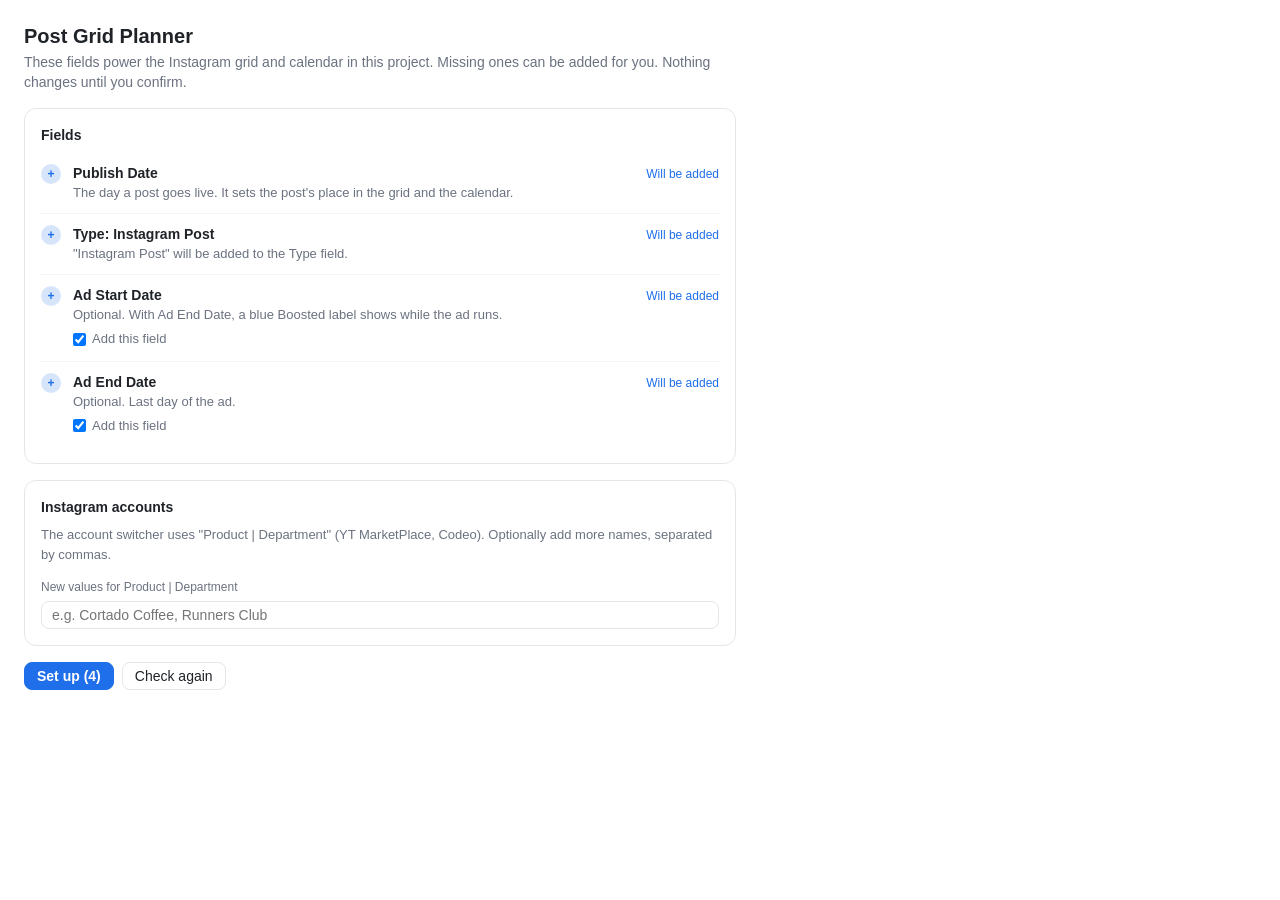
==== widgets/setup/index.html @ c4852a46 "Add Post Grid Planner YouTrack app Instagram-style post grid and content calendar for YouTrack proje" ====
<!doctype html>
<html lang="en">
<head>
  <meta charset="utf-8">
  <meta name="viewport" content="width=device-width, initial-scale=1">
  <title>Post Grid Planner setup</title>
  <link rel="stylesheet" href="setup.css">
</head>
<body>
  <main class="page">
    <header class="head">
      <h1>Post Grid Planner</h1>
      <p class="lead">These fields power the Instagram grid and calendar in this project.
        Missing ones can be added for you. Nothing changes until you confirm.</p>
    </header>

    <section class="card" aria-labelledby="fieldsTitle">
      <h2 id="fieldsTitle">Fields</h2>
      <ul class="rows" id="rows"><li class="row muted">Checking this project…</li></ul>
    </section>

    <section class="card" id="productCard" aria-labelledby="productTitle" hidden>
      <h2 id="productTitle">Instagram accounts</h2>
      <p class="hint" id="productHint"></p>
      <label class="fld">
        <span id="productLabel">Product names</span>
        <input type="text" id="productNames" placeholder="e.g. Cortado Coffee, Runners Club">
      </label>
    </section>

    <div class="actions">
      <button class="btn primary" id="applyBtn" type="button" disabled>Set up</button>
      <button class="btn" id="reloadBtn" type="button">Check again</button>
      <span class="status" id="status" role="status"></span>
    </div>

    <section class="card log" id="logCard" hidden aria-labelledby="logTitle">
      <h2 id="logTitle">Result</h2>
      <ul class="rows" id="log"></ul>
    </section>
  </main>

  <!-- Confirmation (in-page; native dialogs are blocked in the widget sandbox) -->
  <div class="backdrop" id="confirm" hidden>
    <div class="dialog" role="dialog" aria-modal="true" aria-labelledby="confirmTitle">
      <h2 id="confirmTitle">Apply these changes?</h2>
      <ul class="plan" id="plan"></ul>
      <p class="note" id="sharedNote" hidden></p>
      <div class="dialog-actions">
        <button class="btn" id="cancelBtn" type="button">Cancel</button>
        <button class="btn primary" id="confirmBtn" type="button">Apply</button>
      </div>
    </div>
  </div>

  <script type="module" src="setup.js"></script>
</body>
</html>
---- widgets/setup/setup.css ----
:root {
  --bg: #ffffff;
  --panel: #ffffff;
  --line: #e4e6eb;
  --line-soft: #f3f4f6;
  --text: #1f2328;
  --muted: #6b7280;
  --accent: #1f6feb;
  --ok: #16a34a;
  --warn: #b45309;
  --err: #d93025;
  --shadow: 0 8px 30px rgba(15, 23, 42, .14);
  color-scheme: light;
}
@media (prefers-color-scheme: dark) {
  :root {
    --bg: #1f2024;
    --panel: #25262b;
    --line: #34363c;
    --line-soft: #2c2d32;
    --text: #e6e7ea;
    --muted: #9aa0aa;
    --accent: #4c8dff;
    --ok: #4ade80;
    --warn: #fbbf24;
    --err: #f87171;
    --shadow: 0 8px 30px rgba(0, 0, 0, .5);
    color-scheme: dark;
  }
}
* { box-sizing: border-box; }
[hidden] { display: none !important; }
html, body { margin: 0; }
body { background: var(--bg); color: var(--text); font: 14px/20px -apple-system, BlinkMacSystemFont, "Segoe UI", Roboto, "Helvetica Neue", Arial, sans-serif; }
button, input { font: inherit; color: inherit; }

.page { max-width: 760px; padding: 24px; display: flex; flex-direction: column; gap: 16px; }
.head h1 { font-size: 20px; line-height: 24px; margin: 0 0 4px; }
.lead { margin: 0; color: var(--muted); }
.card { border: 1px solid var(--line); border-radius: 12px; padding: 16px; background: var(--panel); }
.card h2 { font-size: 14px; line-height: 20px; margin: 0 0 8px; }
.hint { margin: 0 0 12px; color: var(--muted); font-size: 13px; }

.rows { list-style: none; margin: 0; padding: 0; display: flex; flex-direction: column; }
.row { display: flex; align-items: flex-start; gap: 12px; padding: 10px 0; border-top: 1px solid var(--line-soft); }
.row:first-child { border-top: 0; }
.row.muted { color: var(--muted); }
.row .ic { flex: none; width: 20px; height: 20px; border-radius: 50%; display: grid; place-items: center; font-size: 12px; font-weight: 700; margin-top: 1px; }
.row.ok .ic { background: color-mix(in srgb, var(--ok) 18%, transparent); color: var(--ok); }
.row.todo .ic { background: color-mix(in srgb, var(--accent) 18%, transparent); color: var(--accent); }
.row.warn .ic { background: color-mix(in srgb, var(--warn) 18%, transparent); color: var(--warn); }
.row.err .ic { background: color-mix(in srgb, var(--err) 18%, transparent); color: var(--err); }
.row .body { flex: 1; min-width: 0; }
.row .t { font-weight: 600; }
.row .d { color: var(--muted); font-size: 13px; }
.row .tag { flex: none; font-size: 12px; color: var(--muted); white-space: nowrap; padding-top: 1px; }
.row.ok .tag { color: var(--ok); }
.row.todo .tag { color: var(--accent); }
.row.warn .tag { color: var(--warn); }
.row.err .tag { color: var(--err); }
.row label.opt { display: inline-flex; align-items: center; gap: 6px; font-size: 13px; color: var(--muted); margin-top: 4px; cursor: pointer; }
.row label.opt input { margin: 0; }

.fld { display: flex; flex-direction: column; gap: 4px; }
.fld > span { font-size: 12px; color: var(--muted); }
.fld input { border: 1px solid var(--line); border-radius: 8px; padding: 0 10px; height: 28px; background: var(--bg); }
.fld input:focus { outline: 2px solid color-mix(in srgb, var(--accent) 30%, transparent); border-color: var(--accent); }

.actions { display: flex; align-items: center; gap: 8px; flex-wrap: wrap; }
.btn { height: 28px; padding: 0 12px; border-radius: 8px; border: 1px solid var(--line); background: var(--panel); cursor: pointer; }
.btn:hover { background: var(--line-soft); }
.btn.primary { background: var(--accent); border-color: var(--accent); color: #fff; font-weight: 600; }
.btn.primary:hover { filter: brightness(1.08); }
.btn:disabled { opacity: .55; cursor: default; filter: none; }
.status { color: var(--muted); font-size: 13px; }
.status.err { color: var(--err); }

.backdrop { position: fixed; inset: 0; background: rgba(0, 0, 0, .4); display: grid; place-items: center; padding: 16px; z-index: 10; }
.dialog { width: min(520px, 100%); max-height: 100%; overflow: auto; background: var(--panel); border-radius: 12px; box-shadow: var(--shadow); padding: 20px; display: flex; flex-direction: column; gap: 12px; }
.dialog h2 { margin: 0; font-size: 16px; line-height: 22px; }
.plan { margin: 0; padding-left: 20px; display: flex; flex-direction: column; gap: 4px; }
.note { margin: 0; font-size: 13px; color: var(--warn); }
.dialog-actions { display: flex; justify-content: flex-end; gap: 8px; }
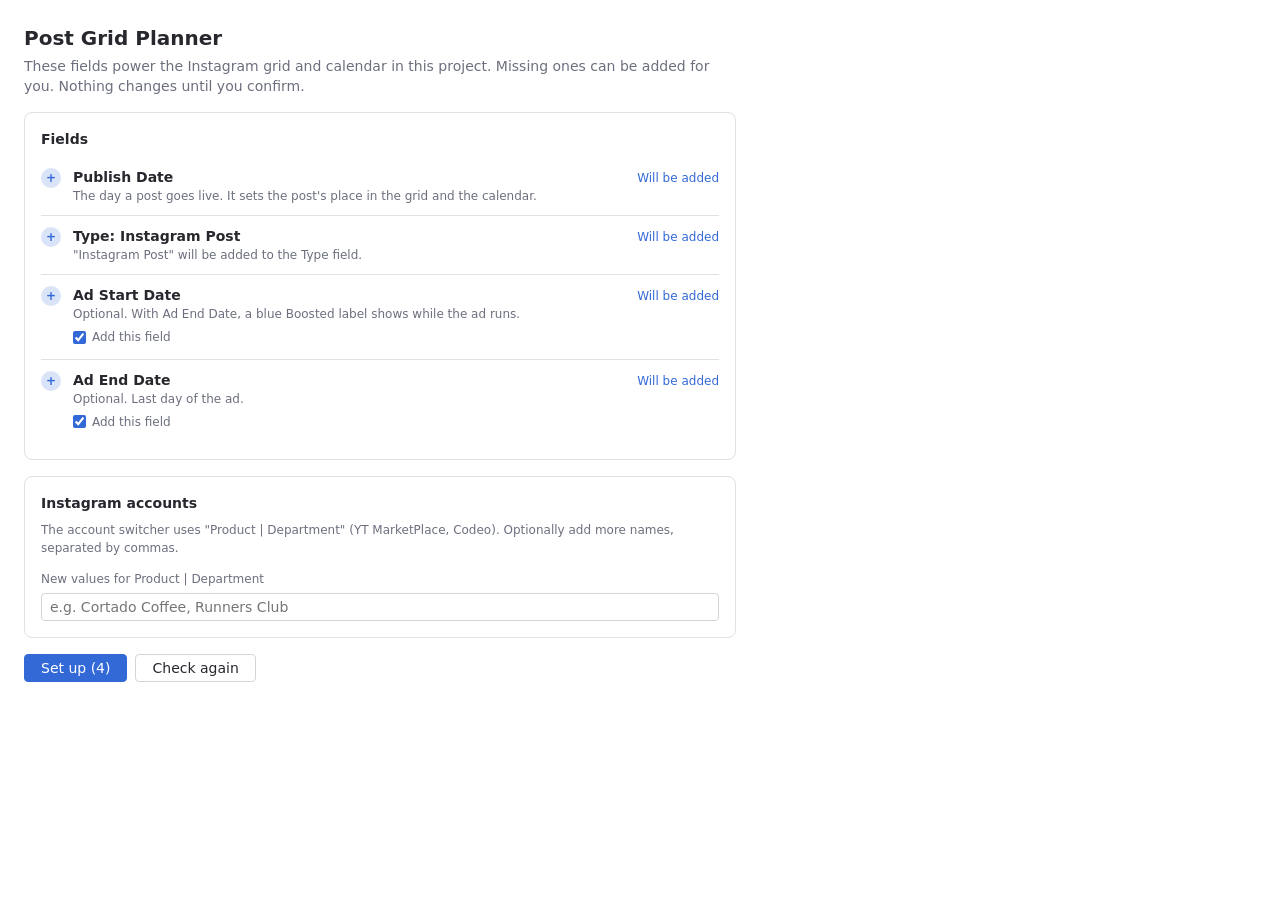
==== commit 3af67d05: "Ship Ring UI theme variables so the dark theme applies Checked in the live app frame: YouTrack sets " ====
--- a/widgets/setup/index.html
+++ b/widgets/setup/index.html
@@ -4,6 +4,7 @@
   <meta charset="utf-8">
   <meta name="viewport" content="width=device-width, initial-scale=1">
   <title>Post Grid Planner setup</title>
+  <link rel="stylesheet" href="ring-variables.css">
   <link rel="stylesheet" href="setup.css">
 </head>
 <body>
--- a/widgets/setup/ring-variables.css
+++ b/widgets/setup/ring-variables.css
@@ -0,0 +1,491 @@
+/*
+ * Ring UI theme variables (light + dark), copied from JetBrains Ring UI 7.0.133
+ * https://github.com/JetBrains/ring-ui  src/global/variables.css and variables_dark.css
+ * Copyright JetBrains s.r.o. Licensed under the Apache License 2.0.
+ *
+ * YouTrack marks the theme with the ring-ui-theme-dark class on <body> inside the app frame but does not
+ * provide the variables themselves, so the app ships them. Only change: the CSS-modules selector
+ * :global(.ring-ui-theme-dark) is written as plain .ring-ui-theme-dark.
+ */
+/* stylelint-disable color-no-hex */
+
+.light,
+:root,
+:host {
+  --ring-unit: 8px;
+
+  /* Element */
+  --ring-line-components: 223, 225, 229;
+  --ring-line-color: rgb(var(--ring-line-components)); /* #DFE1E5 */
+  --ring-borders-components: 211, 213, 219;
+  --ring-borders-color: rgb(var(--ring-borders-components)); /* #D3D5DB */
+  --ring-icon-components: 108, 112, 126;
+  --ring-icon-color: rgb(var(--ring-icon-components)); /* #6C707E */
+  --ring-icon-white-components: 255, 255, 255;
+  --ring-icon-white-color: rgb(var(--ring-icon-white-components)); /* #FFFFFF */
+  --ring-icon-secondary-components: 108, 112, 126;
+  --ring-icon-secondary-color: rgb(var(--ring-icon-secondary-components)); /* #6C707E */
+  --ring-border-disabled-components: 235, 236, 240;
+  --ring-border-disabled-color: rgb(var(--ring-border-disabled-components)); /* #ebecf0 */
+  --ring-border-selected-disabled-components: 201, 204, 214;
+  --ring-border-selected-disabled-color: rgb(var(--ring-border-selected-disabled-components)); /* #c9ccd6 */
+  --ring-border-disabled-active-components: var(--ring-border-hover-components);
+  --ring-border-disabled-active-color: var(--ring-border-hover-color); /* TODO: remove in 8.0 in favor of --ring-border-hover-color */
+  --ring-icon-disabled-components: 168, 173, 189;
+  --ring-icon-disabled-color: rgb(var(--ring-icon-disabled-components)); /* #A8ADBD */
+  --ring-border-hover-components: 160, 189, 248;
+  --ring-border-hover-color: rgb(var(--ring-border-hover-components)); /* #A0BDF8 */
+  --ring-border-hover-success-components: 197, 229, 204;
+  --ring-border-hover-success-color: rgb(var(--ring-border-hover-success-components)); /* #C5E5CC */
+  --ring-border-hover-error-components: 250, 212, 216;
+  --ring-border-hover-error-color: rgb(var(--ring-border-hover-error-components)); /* #FAD4D8 */
+  --ring-border-accent-components: 112, 156, 245;
+  --ring-border-accent-color: rgb(var(--ring-border-accent-components)); /* #709CF5 */
+  --ring-icon-hover-components: 90, 93, 107;
+  --ring-icon-hover-color: rgb(var(--ring-icon-hover-components)); /* #5a5d6b */
+  --ring-main-components: 51, 105, 214;
+  --ring-main-color: rgb(var(--ring-main-components)); /* #3369D6 */
+  --ring-action-link-components: var(--ring-link-components);
+  --ring-action-link-color: var(--ring-link-color); /* #315FBD */ /* TODO: remove in 8.0 in favor of --ring-link-color */
+  --ring-main-hover-components: 49, 95, 189;
+  --ring-main-hover-color: rgb(var(--ring-main-hover-components)); /* #315FBD */
+  --ring-main-success-components: 31, 128, 57;
+  --ring-main-success-color: rgb(var(--ring-main-success-components)); /* #1F8039 */
+  --ring-main-success-hover-components: 31, 117, 54;
+  --ring-main-success-hover-color: rgb(var(--ring-main-success-hover-components)); /* #1F7536 */
+  --ring-main-error-components: 204, 54, 69;
+  --ring-main-error-color: rgb(var(--ring-main-error-components)); /* #CC3645 */
+  --ring-main-error-hover-components: 188, 48, 62;
+  --ring-main-error-hover-color: rgb(var(--ring-main-error-hover-components)); /* #BC303E */
+  --ring-main-warning-components: 255, 175, 15;
+  --ring-main-warning-color: rgb(var(--ring-main-warning-components)); /* #FFAF0F */
+  --ring-main-warning-hover-components: 223, 147, 3;
+  --ring-main-warning-hover-color: rgb(var(--ring-main-warning-hover-components)); /* #DF9303 */
+  --ring-main-purple-components: 131, 77, 240;
+  --ring-main-purple-color: rgb(var(--ring-main-purple-components)); /* #834DF0 */
+  --ring-main-purple-hover-components: 116, 68, 212;
+  --ring-main-purple-hover-color: rgb(var(--ring-main-purple-hover-components)); /* #7444D4 */
+  --ring-icon-error-components: 204, 54, 69;
+  --ring-icon-error-color: rgb(var(--ring-icon-error-components)); /* #CC3645 */
+  --ring-icon-warning-components: 223, 147, 3;
+  --ring-icon-warning-color: rgb(var(--ring-icon-warning-components)); /* #DF9303 */
+  --ring-icon-success-components: 32, 138, 60;
+  --ring-icon-success-color: rgb(var(--ring-icon-success-components)); /* #208A3C */
+  --ring-icon-highlight-components: 255, 175, 15;
+  --ring-icon-highlight-color: rgb(var(--ring-icon-highlight-components)); /* #FFAF0F */
+  --ring-icon-highlight-hover-components: 223, 147, 3;
+  --ring-icon-highlight-hover-color: rgb(var(--ring-icon-highlight-hover-components)); /* #DF9303 */
+  --ring-success-border-components: 137, 195, 152;
+  --ring-success-border-color: rgb(var(--ring-success-border-components)); /* #89C398 */
+  --ring-success-border-hover-components: 85, 167, 106;
+  --ring-success-border-hover-color: rgb(var(--ring-success-border-hover-components)); /* #55A76A */
+  --ring-error-border-components: 242, 182, 187;
+  --ring-error-border-color: rgb(var(--ring-error-border-components)); /* #F2B6BB */
+  --ring-error-border-hover-components: 228, 106, 118;
+  --ring-error-border-hover-color: rgb(var(--ring-error-border-hover-components)); /* #E46A76 */
+  --ring-warning-border-components: 254, 210, 119;
+  --ring-warning-border-color: rgb(var(--ring-warning-border-components)); /* #FED277 */
+  --ring-warning-border-hover-components: 253, 189, 61;
+  --ring-warning-border-hover-color: rgb(var(--ring-warning-border-hover-components)); /* #FDBD3D */
+  --ring-highlight-border-components: 254, 210, 119;
+  --ring-highlight-border-color: rgb(var(--ring-highlight-border-components)); /* #FED277 */
+  --ring-highlight-border-hover-components: 253, 189, 61;
+  --ring-highlight-border-hover-color: rgb(var(--ring-highlight-border-hover-components)); /* #FDBD3D */
+  --ring-purple-border-components: 191, 161, 248;
+  --ring-purple-border-color: rgb(var(--ring-purple-border-components)); /* #BFA1F8 */
+  --ring-purple-border-hover-components: 161, 119, 244;
+  --ring-purple-border-hover-color: rgb(var(--ring-purple-border-hover-components)); /* #A177F4 */
+  --ring-pale-control-components: 194, 214, 252;
+  --ring-pale-control-color: rgb(var(--ring-pale-control-components)); /* #C2D6FC */
+  --ring-popup-border-components: 0, 28, 54;
+  --ring-popup-border-color: var(--ring-line-color);
+  --ring-popup-shadow-components: rgba(var(--ring-popup-border-components, 0, 28, 54), 0.1);
+  --ring-popup-shadow-color: rgba(var(--ring-popup-border-components), 0.1);
+  --ring-popup-secondary-shadow-color: rgba(var(--ring-popup-border-components), 0.04);
+  --ring-message-shadow-color: rgba(var(--ring-popup-border-components), 0.3);
+  --ring-pinned-shadow-components: 108, 112, 126;
+  --ring-pinned-shadow-color: rgb(var(--ring-pinned-shadow-components)); /* #6C707E */ /* TODO remove in 8.0 */
+  --ring-button-danger-hover-components: 219, 59, 75;
+  --ring-button-danger-hover-color: rgb(var(--ring-button-danger-hover-components)); /* #DB3B4B */
+  --ring-button-primary-border-components: 46, 85, 163;
+  --ring-button-primary-border-color: rgb(var(--ring-button-primary-border-components)); /* #2E55A3 */
+  --ring-dialog-overlay-components: 0, 0, 0;
+  --ring-dialog-overlay-opacity: 0.4;
+  --ring-popup-shadow: 0 2px 8px var(--ring-popup-shadow-color), 0 1px 2px var(--ring-popup-secondary-shadow-color);
+  --ring-dialog-shadow: 0 4px 24px var(--ring-popup-shadow-color), 0 2px 6px var(--ring-popup-secondary-shadow-color);
+
+  /* Text */
+  --ring-search-components: 112, 156, 245;
+  --ring-search-color: rgb(var(--ring-search-components)); /* #709CF5 */
+  --ring-hint-components: 46, 85, 163;
+  --ring-hint-color: rgb(var(--ring-hint-components)); /* #2E55A3 */ /* TODO: remove in 8.0 */
+  --ring-link-components: 49, 95, 189;
+  --ring-link-color: rgb(var(--ring-link-components)); /* #315FBD */
+  --ring-link-hover-components: 46, 85, 163;
+  --ring-link-hover-color: rgb(var(--ring-link-hover-components)); /* #2E55A3 */
+  --ring-error-components: 204, 54, 69;
+  --ring-error-color: rgb(var(--ring-error-components)); /* #CC3645 */
+  --ring-warning-components: 156, 97, 0;
+  --ring-warning-color: rgb(var(--ring-warning-components)); /* #9C6100 */ /* Prefer using warning icon + regular text color */
+  --ring-success-components: 31, 117, 54;
+  --ring-success-color: rgb(var(--ring-success-components)); /* #1F7536 */ /* Prefer using success icon + regular text color */
+  --ring-purple-text-components: 131, 77, 240;
+  --ring-purple-text-color: rgb(var(--ring-purple-text-components)); /* #834DF0 */
+  --ring-text-components: 39, 40, 46;
+  --ring-text-color: rgb(var(--ring-text-components)); /* #27282E */
+  --ring-active-text-color: var(--ring-text-color);
+  --ring-white-text-components: 255, 255, 255;
+  --ring-white-text-color: rgb(var(--ring-white-text-components)); /* #FFFFFF */
+  --ring-heading-color: var(--ring-text-color);
+  --ring-secondary-components: 108, 112, 126;
+  --ring-secondary-color: rgb(var(--ring-secondary-components)); /* #6C707E */
+  --ring-disabled-components: 168, 173, 189;
+  --ring-disabled-color: rgb(var(--ring-disabled-components)); /* #A8ADBD */
+
+  /* Background */
+  --ring-content-background-components: 255, 255, 255;
+  --ring-content-background-color: rgb(var(--ring-content-background-components)); /* #FFFFFF */
+  --ring-popup-background-components: 255, 255, 255;
+  --ring-popup-background-color: rgb(var(--ring-popup-background-components)); /* #FFFFFF */
+  --ring-sidebar-background-components: 247, 248, 250;
+  --ring-sidebar-background-color: rgb(var(--ring-sidebar-background-components)); /* #F7F8FA */
+  --ring-secondary-background-components: 247, 248, 250;
+  --ring-secondary-background-color: rgb(var(--ring-secondary-background-components)); /* #F7F8FA */
+  --ring-selected-background-components: 212, 226, 255;
+  --ring-selected-background-color: rgb(var(--ring-selected-background-components)); /* #D4E2FF */
+  --ring-hover-background-components: 237, 243, 255;
+  --ring-hover-background-color: rgb(var(--ring-hover-background-components)); /* #EDF3FF */
+  --ring-navigation-background-components: 255, 255, 255;
+  --ring-navigation-background-color: rgb(var(--ring-navigation-background-components)); /* #FFFFFF */
+  --ring-tag-background-components: 235, 236, 240;
+  --ring-tag-background-color: rgb(var(--ring-tag-background-components)); /* #EBECF0 */
+  --ring-tag-hover-background-components: 223, 225, 229;
+  --ring-tag-hover-background-color: rgb(var(--ring-tag-hover-background-components)); /* #DFE1E5 */
+  --ring-removed-background-components: 250, 212, 216;
+  --ring-removed-background-color: rgb(var(--ring-removed-background-components)); /* #FAD4D8 */
+  --ring-warning-background-components: 255, 241, 209;
+  --ring-warning-background-color: rgb(var(--ring-warning-background-components)); /* #FFF1D1 */
+  --ring-highlight-background-components: 255, 241, 209;
+  --ring-highlight-background-color: rgb(var(--ring-highlight-background-components)); /* #FFF1D1 */
+  --ring-added-background-components: 197, 229, 204;
+  --ring-added-background-color: rgb(var(--ring-added-background-components)); /* #C5E5CC */
+  --ring-purple-background-components: 239, 229, 255;
+  --ring-purple-background-color: rgb(var(--ring-purple-background-components)); /* #EFE5FF */
+  --ring-disabled-background-components: 247, 248, 250;
+  --ring-disabled-background-color: rgb(var(--ring-disabled-background-components)); /* #F7F8FA */
+  --ring-disabled-selected-background-components: 235, 236, 240;
+  --ring-disabled-selected-background-color: rgb(var(--ring-disabled-selected-background-components)); /* #EBECF0 */
+  --ring-button-danger-active-color: var(--ring-error-container-light-color); /* #FAD4D8 */
+  --ring-button-loader-background: rgba(var(--ring-white-text-components), 0.4); /* TODO remove in 8.0 */
+  --ring-button-primary-background-color: var(--ring-main-color); /* TODO remove in 8.0 */
+  --ring-table-loader-background-color: rgba(var(--ring-content-background-components), 0.5); /* #FFFFFF50 */
+  --ring-removed-subtle-background-components: 255, 235, 236;
+  --ring-removed-subtle-background-color: rgb(var(--ring-removed-subtle-background-components)); /* #FFEBEC */
+  --ring-warning-subtle-background-components: 255, 246, 222;
+  --ring-warning-subtle-background-color: rgb(var(--ring-warning-subtle-background-components)); /* #FFF6DE */
+  --ring-highlight-subtle-background-components: 255, 246, 222;
+  --ring-highlight-subtle-background-color: rgb(var(--ring-highlight-subtle-background-components)); /* #FFF6DE */
+  --ring-added-subtle-background-components: 230, 247, 233;
+  --ring-added-subtle-background-color: rgb(var(--ring-added-subtle-background-components)); /* #E6F7E9 */
+  --ring-purple-subtle-background-components: 250, 245, 255;
+  --ring-purple-subtle-background-color: rgb(var(--ring-purple-subtle-background-components)); /* #FAF5FF */
+  --ring-main-container-light-components: 245, 248, 254;
+  --ring-main-container-light-color: rgb(var(--ring-main-container-light-components)); /* #F5F8FE */
+  --ring-success-container-light-components: 242, 252, 243;
+  --ring-success-container-light-color: rgb(var(--ring-success-container-light-components)); /* #F2FCF3 */
+  --ring-error-container-light-components: 255, 242, 243;
+  --ring-error-container-light-color: rgb(var(--ring-error-container-light-components)); /* #FFF2F3 */
+  --ring-warning-container-light-components: 255, 250, 235;
+  --ring-warning-container-light-color: rgb(var(--ring-warning-container-light-components)); /* #FFFAEB */
+  --ring-highlight-container-light-components: 255, 250, 235;
+  --ring-highlight-container-light-color: rgb(var(--ring-highlight-container-light-components)); /* #FFFAEB */
+  --ring-grey-container-light-components: 247, 248, 250;
+  --ring-grey-container-light-color: rgb(var(--ring-grey-container-light-components)); /* #F7F8FA */
+  --ring-purple-container-light-components: 251, 248, 255;
+  --ring-purple-container-light-color: rgb(var(--ring-purple-container-light-components)); /* #FBF8FF */
+  --ring-highlight-fill-components: 255, 175, 15;
+  --ring-highlight-fill-color: rgb(var(--ring-highlight-fill-components)); /* #FFAF0F */
+  --ring-grey-fill-components: 39, 40, 46;
+  --ring-grey-fill-color: rgb(var(--ring-grey-fill-components)); /* #27282E */
+  --ring-grey-fill-accent-components: 56, 58, 66;
+  --ring-grey-fill-accent-color: rgb(var(--ring-grey-fill-accent-components)); /* #383A42 */
+
+  /* Code */
+  --ring-code-background-color: var(--ring-content-background-color);
+  --ring-code-components: 0, 0, 0;
+  --ring-code-color: rgb(var(--ring-code-components)); /* #000000 */
+  --ring-code-comment-color: var(--ring-secondary-color);
+  --ring-code-meta-components: 133, 114, 10;
+  --ring-code-meta-color: rgb(var(--ring-code-meta-components)); /* #85720A */
+  --ring-code-keyword-components: 0, 51, 179;
+  --ring-code-keyword-color: rgb(var(--ring-code-keyword-components)); /* #0033B3 */
+  --ring-code-tag-background-components: 235, 236, 240;
+  --ring-code-tag-background-color: rgb(var(--ring-code-tag-background-components)); /* #EBECF0 */
+  --ring-code-tag-color: var(--ring-code-keyword-color);
+  --ring-code-tag-font-weight: var(--ring-font-weight-bold);
+  --ring-code-field-components: 135, 16, 148;
+  --ring-code-field-color: rgb(var(--ring-code-field-components)); /* #871094 */
+  --ring-code-attribute-components: 23, 80, 235;
+  --ring-code-attribute-color: rgb(var(--ring-code-attribute-components)); /* #1750EB */
+  --ring-code-number-color: var(--ring-code-attribute-color);
+  --ring-code-string-components: 6, 125, 23;
+  --ring-code-string-color: rgb(var(--ring-code-string-components)); /* #067D17 */
+  --ring-code-addition-components: 197, 229, 204;
+  --ring-code-addition-color: rgb(var(--ring-code-addition-components)); /* #C5E5CC */
+  --ring-code-deletion-components: 223, 225, 229;
+  --ring-code-deletion-color: rgb(var(--ring-code-deletion-components)); /* #DFE1E5 */
+
+  /* Metrics */
+  --ring-border-radius-large: var(--ring-unit);
+  --ring-border-radius: 4px;
+  --ring-border-radius-small: 2px;
+  --ring-font-size-larger: 16px;
+  --ring-font-size: 14px;
+  --ring-font-size-smaller: 12px;
+  --ring-line-height-taller: 24px;
+  --ring-line-height: 20px;
+  --ring-line-height-lower: 18px;
+  --ring-line-height-lowest: 16px;
+  --ring-ease: 0.3s ease-out;
+  --ring-fast-ease: 0.15s ease-out;
+  --ring-font-family: system-ui, Arial, sans-serif;
+  --ring-font-family-monospace: Menlo, 'Bitstream Vera Sans Mono', 'Ubuntu Mono', Consolas, 'Courier New', Courier,
+    monospace;
+  --ring-font-weight-medium: 500;
+  --ring-font-weight-bold: 600;
+  --ring-font-variant-numeric: lining-nums tabular-nums slashed-zero;
+
+  /* Common z-index-values */
+
+  /* Invisible element is an absolutely positioned element which should be below */
+  /* all other elements on the page */
+  --ring-invisible-element-z-index: -1;
+
+  /* z-index for position: fixed elements */
+  --ring-fixed-z-index: 1;
+
+  /* Elements that should overlay all other elements on the page */
+  --ring-overlay-z-index: 5;
+
+  /* Alerts should de displayed above overlays */
+  --ring-alert-z-index: 6;
+}
+
+/* stylelint-disable color-no-hex */
+
+.ring-ui-theme-dark,
+.dark,
+:root.dark {
+  --ring-line-components: 67, 69, 74;
+  --ring-line-color: rgb(var(--ring-line-components)); /* #43454A */
+  --ring-borders-components: 111, 115, 122;
+  --ring-borders-color: rgb(var(--ring-borders-components)); /* #6F737A */
+  --ring-icon-components: 157, 160, 168;
+  --ring-icon-color: rgb(var(--ring-icon-components)); /* #9DA0A8 */
+  --ring-icon-secondary-components: 157, 160, 168;
+  --ring-icon-secondary-color: rgb(var(--ring-icon-secondary-components)); /* #9DA0A8 */
+  --ring-border-disabled-components: 78, 81, 87;
+  --ring-border-disabled-color: rgb(var(--ring-border-disabled-components)); /* #4E5157 */
+  --ring-border-selected-disabled-components: 90, 93, 99;
+  --ring-border-selected-disabled-color: rgb(var(--ring-border-selected-disabled-components)); /* #5A5D63 */
+  --ring-border-disabled-active-components: var(--ring-border-hover-components);
+  --ring-border-disabled-active-color: var(--ring-border-hover-color); /* TODO: remove in 8.0 in favor of --ring-border-hover-color */
+  --ring-icon-disabled-components: 111, 115, 122;
+  --ring-icon-disabled-color: rgb(var(--ring-icon-disabled-components)); /* #6F737A */
+  --ring-border-hover-components: 55, 95, 173;
+  --ring-border-hover-color: rgb(var(--ring-border-hover-components)); /* #375FAD */
+  --ring-border-hover-success-components: 78, 128, 82;
+  --ring-border-hover-success-color: rgb(var(--ring-border-hover-success-components)); /* #4E8052 */
+  --ring-border-hover-error-components: 156, 78, 78;
+  --ring-border-hover-error-color: rgb(var(--ring-border-hover-error-components)); /* #9C4E4E */
+  --ring-border-accent-components: 54, 106, 207;
+  --ring-border-accent-color: rgb(var(--ring-border-accent-components)); /* #366ACF */
+  --ring-main-components: 54, 106, 207;
+  --ring-main-color: rgb(var(--ring-main-components)); /* #366ACF */
+  --ring-main-hover-components: 55, 95, 173;
+  --ring-main-hover-color: rgb(var(--ring-main-hover-components)); /* #375FAD */
+  --ring-main-success-components: 78, 128, 82;
+  --ring-main-success-color: rgb(var(--ring-main-success-components)); /* #4E8052 */
+  --ring-main-success-hover-components: 67, 105, 70;
+  --ring-main-success-hover-color: rgb(var(--ring-main-success-hover-components)); /* #436946 */
+  --ring-main-error-components: 189, 87, 87;
+  --ring-main-error-color: rgb(var(--ring-main-error-components)); /* #BD5757 */
+  --ring-main-error-hover-components: 156, 78, 78;
+  --ring-main-error-hover-color: rgb(var(--ring-main-error-hover-components)); /* #9C4E4E */
+  --ring-main-warning-components: 214, 174, 88;
+  --ring-main-warning-color: rgb(var(--ring-main-warning-components)); /* #D6AE58 */
+  --ring-main-warning-hover-components: 186, 151, 82;
+  --ring-main-warning-hover-color: rgb(var(--ring-main-warning-hover-components)); /* #BA9752 */
+  --ring-main-purple-components: 149, 90, 224;
+  --ring-main-purple-color: rgb(var(--ring-main-purple-components)); /* #955AE0 */
+  --ring-main-purple-hover-components: 129, 80, 190;
+  --ring-main-purple-hover-color: rgb(var(--ring-main-purple-hover-components)); /* #8150BE */
+  --ring-icon-error-components: 227, 119, 116;
+  --ring-icon-error-color: rgb(var(--ring-icon-error-components)); /* #E37774 */
+  --ring-icon-warning-components: 214, 174, 88;
+  --ring-icon-warning-color: rgb(var(--ring-icon-warning-components)); /* #D6AE58 */
+  --ring-icon-success-components: 95, 173, 101;
+  --ring-icon-success-color: rgb(var(--ring-icon-success-components)); /* #5FAD65 */
+  --ring-icon-highlight-components: 214, 174, 88;
+  --ring-icon-highlight-color: rgb(var(--ring-icon-highlight-components)); /* #D6AE58 */
+  --ring-icon-highlight-hover-components: 186, 151, 82;
+  --ring-icon-highlight-hover-color: rgb(var(--ring-icon-highlight-hover-components)); /* #BA9752 */
+  --ring-success-border-components: 67, 105, 70;
+  --ring-success-border-color: rgb(var(--ring-success-border-components)); /* #436946 */
+  --ring-success-border-hover-components: 78, 128, 82;
+  --ring-success-border-hover-color: rgb(var(--ring-success-border-hover-components)); /* #4E8052 */
+  --ring-error-border-components: 122, 67, 67;
+  --ring-error-border-color: rgb(var(--ring-error-border-components)); /* #7A4343 */
+  --ring-error-border-hover-components: 156, 78, 78;
+  --ring-error-border-hover-color: rgb(var(--ring-error-border-hover-components)); /* #9C4E4E */
+  --ring-warning-border-components: 130, 106, 65;
+  --ring-warning-border-color: rgb(var(--ring-warning-border-components)); /* #826A41 */
+  --ring-warning-border-hover-components: 158, 129, 74;
+  --ring-warning-border-hover-color: rgb(var(--ring-warning-border-hover-components)); /* #9E814A */
+  --ring-highlight-border-components: 130, 106, 65;
+  --ring-highlight-border-color: rgb(var(--ring-highlight-border-components)); /* #826A41 */
+  --ring-highlight-border-hover-components: 158, 129, 74;
+  --ring-highlight-border-hover-color: rgb(var(--ring-highlight-border-hover-components)); /* #9E814A */
+  --ring-purple-border-components: 88, 61, 122;
+  --ring-purple-border-color: rgb(var(--ring-purple-border-components)); /* #583D7A */
+  --ring-purple-border-hover-components: 108, 70, 156;
+  --ring-purple-border-hover-color: rgb(var(--ring-purple-border-hover-components)); /* #6C469C */
+  --ring-popup-border-components: 57, 59, 64;
+  --ring-popup-border-color: rgb(var(--ring-popup-border-components)); /* #393B40 */
+  --ring-popup-shadow-color: rgba(0, 0, 0, 0.31);
+  --ring-popup-secondary-shadow-color: rgba(0, 0, 0, 0.37);
+  --ring-message-shadow-color: rgba(var(--ring-popup-border-components), 0.3);
+  --ring-pinned-shadow-components: 0, 0, 0;
+  --ring-pinned-shadow-color: rgb(var(--ring-pinned-shadow-components)); /* #000 */ /* TODO remove in 8.0 */
+  --ring-button-danger-hover-color: var(--ring-error-color);
+  --ring-button-primary-border-components: 153, 187, 255;
+  --ring-button-primary-border-color: rgb(var(--ring-button-primary-border-components)); /* #99BBFF */
+  --ring-dialog-overlay-components: 0, 0, 0;
+  --ring-dialog-overlay-opacity: 0.7;
+  --ring-popup-shadow: 0 2px 8px var(--ring-popup-shadow-color), 0 1px 2px var(--ring-popup-secondary-shadow-color);
+  --ring-dialog-shadow: 0 4px 16px var(--ring-popup-shadow-color), 0 2px 6px var(--ring-popup-secondary-shadow-color);
+
+  /* Text */
+  --ring-hint-components: 134, 138, 145;
+  --ring-hint-color: rgb(var(--ring-hint-components)); /* #868A91 */ /* TODO: remove in 8.0 */
+  --ring-link-components: 153, 187, 255;
+  --ring-link-color: rgb(var(--ring-link-components)); /* #99BBFF */
+  --ring-link-hover-components: 107, 155, 250;
+  --ring-link-hover-color: rgb(var(--ring-link-hover-components)); /* #6B9BFA */
+  --ring-error-components: 227, 119, 116;
+  --ring-error-color: rgb(var(--ring-error-components)); /* #E37774 */
+  --ring-warning-components: 242, 197, 92;
+  --ring-warning-color: rgb(var(--ring-warning-components)); /* #F2C55C */ /* Prefer using warning icon + regular text color */
+  --ring-success-components: 95, 173, 101;
+  --ring-success-color: rgb(var(--ring-success-components)); /* #5FAD65 */ /* Prefer using success icon + regular text color */
+  --ring-purple-text-components: 181, 137, 236;
+  --ring-purple-text-color: rgb(var(--ring-purple-text-components)); /* #B589EC */
+  --ring-text-components: 255, 255, 255;
+  --ring-text-color: rgb(var(--ring-text-components)); /* #FFFFFF */
+  --ring-active-text-components: 255, 255, 255;
+  --ring-active-text-color: rgb(var(--ring-active-text-components)); /* #FFFFFF */
+  --ring-white-text-components: 255, 255, 255;
+  --ring-white-text-color: rgb(var(--ring-white-text-components)); /* #FFFFFF */
+  --ring-heading-color: var(--ring-text-color);
+  --ring-secondary-components: 157, 160, 168;
+  --ring-secondary-color: rgb(var(--ring-secondary-components)); /* #9DA0A8 */
+  --ring-disabled-components: 111, 115, 122;
+  --ring-disabled-color: rgb(var(--ring-disabled-components)); /* #6F737A */
+
+  /* Background */
+  --ring-content-background-components: 30, 31, 34;
+  --ring-content-background-color: rgb(var(--ring-content-background-components)); /* #1E1F22 */
+  --ring-popup-background-components: 43, 45, 48;
+  --ring-popup-background-color: rgb(var(--ring-popup-background-components)); /* #2B2D30 */
+  --ring-sidebar-background-components: 43, 45, 48;
+  --ring-sidebar-background-color: rgb(var(--ring-sidebar-background-components)); /* #2B2D30 */
+  --ring-secondary-background-components: 43, 45, 48;
+  --ring-secondary-background-color: rgb(var(--ring-secondary-background-components)); /* #2B2D30 */
+  --ring-selected-background-components: 46, 67, 110;
+  --ring-selected-background-color: rgb(var(--ring-selected-background-components)); /* #2E436E */
+  --ring-hover-background-components: 33, 45, 69;
+  --ring-hover-background-color: rgb(var(--ring-hover-background-components)); /* #212D45 */
+  --ring-navigation-background-components: 30, 31, 34;
+  --ring-navigation-background-color: rgb(var(--ring-navigation-background-components)); /* #1E1F22 */
+  --ring-tag-background-components: 67, 69, 74;
+  --ring-tag-background-color: rgb(var(--ring-tag-background-components)); /* #43454A */
+  --ring-tag-hover-background-components: 78, 81, 87;
+  --ring-tag-hover-background-color: rgb(var(--ring-tag-hover-background-components)); /* #4E5157 */
+  --ring-removed-background-components: 94, 56, 56;
+  --ring-removed-background-color: rgb(var(--ring-removed-background-components)); /* #5E3838 */
+  --ring-warning-background-components: 94, 77, 51;
+  --ring-warning-background-color: rgb(var(--ring-warning-background-components)); /* #5E4D33 */
+  --ring-highlight-background-components: 94, 77, 51;
+  --ring-highlight-background-color: rgb(var(--ring-highlight-background-components)); /* #5E4D33 */
+  --ring-added-background-components: 55, 82, 57;
+  --ring-added-background-color: rgb(var(--ring-added-background-components)); /* #375239 */
+  --ring-purple-background-components: 67, 51, 88;
+  --ring-purple-background-color: rgb(var(--ring-purple-background-components)); /* #433358 */
+  --ring-disabled-background-components: 57, 59, 64;
+  --ring-disabled-background-color: rgb(var(--ring-disabled-background-components)); /* #393B40 */
+  --ring-disabled-selected-background-components: 67, 69, 74;
+  --ring-disabled-selected-background-color: rgb(var(--ring-disabled-selected-background-components)); /* #43454A */
+  --ring-button-danger-active-color: var(--ring-error-container-light-color); /* #5E3838 */
+  --ring-button-primary-background-color: var(--ring-main-color); /* TODO remove in 8.0 */
+  --ring-table-loader-background-color: rgba(var(--ring-content-background-components), 0.5); /* #2B2D3050 */
+  --ring-removed-subtle-background-components: 64, 41, 41;
+  --ring-removed-subtle-background-color: rgb(var(--ring-removed-subtle-background-components)); /* #402929 */
+  --ring-warning-subtle-background-components: 61, 50, 35;
+  --ring-warning-subtle-background-color: rgb(var(--ring-warning-subtle-background-components)); /* #3D3223 */
+  --ring-highlight-subtle-background-components: 61, 50, 35;
+  --ring-highlight-subtle-background-color: rgb(var(--ring-highlight-subtle-background-components)); /* #3D3223 */
+  --ring-added-subtle-background-components: 37, 54, 39;
+  --ring-added-subtle-background-color: rgb(var(--ring-added-subtle-background-components)); /* #253627 */
+  --ring-purple-subtle-background-components: 47, 41, 54;
+  --ring-purple-subtle-background-color: rgb(var(--ring-purple-subtle-background-components)); /* #2F2936 */
+  --ring-main-container-light-components: 32, 39, 55;
+  --ring-main-container-light-color: rgb(var(--ring-main-container-light-components)); /* #202737 */
+  --ring-success-container-light-components: 34, 45, 37;
+  --ring-success-container-light-color: rgb(var(--ring-success-container-light-components)); /* #222D25 */
+  --ring-error-container-light-components: 54, 38, 39;
+  --ring-error-container-light-color: rgb(var(--ring-error-container-light-components)); /* #362627 */
+  --ring-warning-container-light-components: 49, 42, 35;
+  --ring-warning-container-light-color: rgb(var(--ring-warning-container-light-components)); /* #312A23 */
+  --ring-highlight-container-light-components: 49, 42, 35;
+  --ring-highlight-container-light-color: rgb(var(--ring-highlight-container-light-components)); /* #312A23 */
+  --ring-grey-container-light-components: 43, 45, 48;
+  --ring-grey-container-light-color: rgb(var(--ring-grey-container-light-components)); /* #2B2D30 */
+  --ring-purple-container-light-components: 43, 37, 49;
+  --ring-purple-container-light-color: rgb(var(--ring-purple-container-light-components)); /* #2B2531 */
+  --ring-highlight-fill-components: 214, 174, 88;
+  --ring-highlight-fill-color: rgb(var(--ring-highlight-fill-components)); /* #D6AE58 */
+  --ring-grey-fill-components: 240, 241, 242;
+  --ring-grey-fill-color: rgb(var(--ring-grey-fill-components)); /* #F0F1F2 */
+  --ring-grey-fill-accent-components: 223, 225, 229;
+  --ring-grey-fill-accent-color: rgb(var(--ring-grey-fill-accent-components)); /* #DFE1E5 */
+
+  /* Code */
+  --ring-code-background-components: 30, 31, 34;
+  --ring-code-background-color: rgb(var(--ring-code-background-components)); /* #1E1F22 */
+  --ring-code-components: 189, 192, 201;
+  --ring-code-color: rgb(var(--ring-code-components)); /* #BDC0C9 */
+  --ring-code-comment-color: var(--ring-secondary-color);
+  --ring-code-meta-components: 184, 177, 103;
+  --ring-code-meta-color: rgb(var(--ring-code-meta-components)); /* #B8B167 */
+  --ring-code-keyword-components: 214, 154, 107;
+  --ring-code-keyword-color: rgb(var(--ring-code-keyword-components)); /* #D69A6B */
+  --ring-code-tag-background-components: 67, 69, 74;
+  --ring-code-tag-background-color: rgb(var(--ring-code-tag-background-components)); /* #43454A */
+  --ring-code-tag-components: 214, 154, 107;
+  --ring-code-tag-color: rgb(var(--ring-code-tag-components)); /* #D69A6B */
+  --ring-code-tag-font-weight: normal;
+  --ring-code-field-components: 207, 132, 207;
+  --ring-code-field-color: rgb(var(--ring-code-field-components)); /* #CF84CF */
+  --ring-code-attribute-components: 81, 192, 207;
+  --ring-code-attribute-color: rgb(var(--ring-code-attribute-components)); /* #51C0CF */
+  --ring-code-number-components: 81, 192, 207;
+  --ring-code-number-color: rgb(var(--ring-code-number-components)); /* #51C0CF */
+  --ring-code-string-components: 108, 171, 116;
+  --ring-code-string-color: rgb(var(--ring-code-string-components)); /* #6CAB74 */
+  --ring-code-addition-components: 55, 82, 57;
+  --ring-code-addition-color: rgb(var(--ring-code-addition-components)); /* #375239 */
+  --ring-code-deletion-components: 67, 69, 74;
+  --ring-code-deletion-color: rgb(var(--ring-code-deletion-components)); /* #43454A */
+
+  color-scheme: dark;
+}
--- a/widgets/setup/setup.css
+++ b/widgets/setup/setup.css
@@ -1,45 +1,41 @@
 :root {
-  --bg: #ffffff;
-  --panel: #ffffff;
-  --line: #e4e6eb;
-  --line-soft: #f3f4f6;
-  --text: #1f2328;
-  --muted: #6b7280;
-  --accent: #1f6feb;
-  --ok: #16a34a;
-  --warn: #b45309;
-  --err: #d93025;
-  --shadow: 0 8px 30px rgba(15, 23, 42, .14);
-  color-scheme: light;
+
 }
-@media (prefers-color-scheme: dark) {
-  :root {
-    --bg: #1f2024;
-    --panel: #25262b;
-    --line: #34363c;
-    --line-soft: #2c2d32;
-    --text: #e6e7ea;
-    --muted: #9aa0aa;
-    --accent: #4c8dff;
-    --ok: #4ade80;
-    --warn: #fbbf24;
-    --err: #f87171;
-    --shadow: 0 8px 30px rgba(0, 0, 0, .5);
-    color-scheme: dark;
-  }
+/* Re-resolved on every element: YouTrack may switch the theme on <html> or <body> (or any wrapper),
+   and a custom property that aliases a --ring-* variable keeps the value from where it is defined. */
+*, ::before, ::after {
+  /* Ring UI variables (YouTrack theme); fallbacks are Ring UI's light values */
+  --bg: var(--ring-content-background-color, #fff);
+  --panel: var(--ring-content-background-color, #fff);
+  --line: var(--ring-line-color, #dfe1e5);
+  --line-soft: var(--ring-line-color, #dfe1e5);
+  --border: var(--ring-borders-color, #d3d5db);
+  --border-hover: var(--ring-border-hover-color, #a0bdf8);
+  --text: var(--ring-text-color, #27282e);
+  --muted: var(--ring-secondary-color, #6c707e);
+  --accent: var(--ring-main-color, #3369d6);
+  --accent-hover: var(--ring-main-hover-color, #315fbd);
+  --on-accent: var(--ring-white-text-color, #fff);
+  --ok: var(--ring-success-color, #1f7536);
+  --warn: var(--ring-warning-color, #9c6100);
+  --err: var(--ring-error-color, #cc3645);
+  --popup: var(--ring-popup-background-color, #fff);
+  --shadow: var(--ring-dialog-shadow, 0 4px 24px rgba(0, 0, 0, .12), 0 2px 6px rgba(0, 0, 0, .08));
+  --radius: var(--ring-border-radius, 4px);
+  --radius-lg: var(--ring-border-radius-large, 8px);
 }
 * { box-sizing: border-box; }
 [hidden] { display: none !important; }
 html, body { margin: 0; }
-body { background: var(--bg); color: var(--text); font: 14px/20px -apple-system, BlinkMacSystemFont, "Segoe UI", Roboto, "Helvetica Neue", Arial, sans-serif; }
+body { background: var(--bg); color: var(--text); font-family: var(--ring-font-family, system-ui, Arial, sans-serif); font-size: var(--ring-font-size, 14px); line-height: var(--ring-line-height, 20px); }
 button, input { font: inherit; color: inherit; }
 
 .page { max-width: 760px; padding: 24px; display: flex; flex-direction: column; gap: 16px; }
-.head h1 { font-size: 20px; line-height: 24px; margin: 0 0 4px; }
+.head h1 { font-size: 20px; line-height: 28px; font-weight: 600; margin: 0 0 4px; }
 .lead { margin: 0; color: var(--muted); }
-.card { border: 1px solid var(--line); border-radius: 12px; padding: 16px; background: var(--panel); }
-.card h2 { font-size: 14px; line-height: 20px; margin: 0 0 8px; }
-.hint { margin: 0 0 12px; color: var(--muted); font-size: 13px; }
+.card { border: 1px solid var(--line); border-radius: var(--radius-lg); padding: 16px; background: var(--panel); }
+.card h2 { font-size: var(--ring-font-size, 14px); line-height: 20px; font-weight: 600; margin: 0 0 8px; }
+.hint { margin: 0 0 12px; color: var(--muted); font-size: var(--ring-font-size-smaller, 12px); line-height: 18px; }
 
 .rows { list-style: none; margin: 0; padding: 0; display: flex; flex-direction: column; }
 .row { display: flex; align-items: flex-start; gap: 12px; padding: 10px 0; border-top: 1px solid var(--line-soft); }
@@ -52,32 +48,35 @@
 .row.err .ic { background: color-mix(in srgb, var(--err) 18%, transparent); color: var(--err); }
 .row .body { flex: 1; min-width: 0; }
 .row .t { font-weight: 600; }
-.row .d { color: var(--muted); font-size: 13px; }
+.row .d { color: var(--muted); font-size: var(--ring-font-size-smaller, 12px); line-height: 18px; }
 .row .tag { flex: none; font-size: 12px; color: var(--muted); white-space: nowrap; padding-top: 1px; }
 .row.ok .tag { color: var(--ok); }
 .row.todo .tag { color: var(--accent); }
 .row.warn .tag { color: var(--warn); }
 .row.err .tag { color: var(--err); }
-.row label.opt { display: inline-flex; align-items: center; gap: 6px; font-size: 13px; color: var(--muted); margin-top: 4px; cursor: pointer; }
+.row label.opt { display: inline-flex; align-items: center; gap: 6px; font-size: var(--ring-font-size-smaller, 12px); color: var(--muted); margin-top: 4px; cursor: pointer; }
+.row label.opt input { accent-color: var(--accent); }
 .row label.opt input { margin: 0; }
 
 .fld { display: flex; flex-direction: column; gap: 4px; }
 .fld > span { font-size: 12px; color: var(--muted); }
-.fld input { border: 1px solid var(--line); border-radius: 8px; padding: 0 10px; height: 28px; background: var(--bg); }
-.fld input:focus { outline: 2px solid color-mix(in srgb, var(--accent) 30%, transparent); border-color: var(--accent); }
+.fld input { border: 1px solid var(--border); border-radius: var(--radius); padding: 0 8px; height: 28px; background: var(--bg); color: var(--text); }
+.fld input:hover { border-color: var(--border-hover); }
+.fld input:focus { outline: none; border-color: var(--accent); box-shadow: 0 0 0 1px var(--accent); }
 
 .actions { display: flex; align-items: center; gap: 8px; flex-wrap: wrap; }
-.btn { height: 28px; padding: 0 12px; border-radius: 8px; border: 1px solid var(--line); background: var(--panel); cursor: pointer; }
-.btn:hover { background: var(--line-soft); }
-.btn.primary { background: var(--accent); border-color: var(--accent); color: #fff; font-weight: 600; }
-.btn.primary:hover { filter: brightness(1.08); }
-.btn:disabled { opacity: .55; cursor: default; filter: none; }
-.status { color: var(--muted); font-size: 13px; }
+.btn { height: 28px; padding: 0 16px; border-radius: var(--radius); border: 1px solid var(--border); background: var(--panel); color: var(--text); cursor: pointer; line-height: 26px; }
+.btn:hover { border-color: var(--border-hover); }
+.btn:focus-visible { outline: none; border-color: var(--accent); box-shadow: 0 0 0 1px var(--accent); }
+.btn.primary { background: var(--accent); border-color: var(--accent); color: var(--on-accent); }
+.btn.primary:hover { background: var(--accent-hover); border-color: var(--accent-hover); }
+.btn:disabled, .btn:disabled:hover { color: var(--ring-disabled-color, #a8adbd); background: var(--ring-disabled-background-color, #f7f8fa); border-color: var(--line); cursor: default; }
+.status { color: var(--muted); font-size: var(--ring-font-size-smaller, 12px); }
 .status.err { color: var(--err); }
 
-.backdrop { position: fixed; inset: 0; background: rgba(0, 0, 0, .4); display: grid; place-items: center; padding: 16px; z-index: 10; }
-.dialog { width: min(520px, 100%); max-height: 100%; overflow: auto; background: var(--panel); border-radius: 12px; box-shadow: var(--shadow); padding: 20px; display: flex; flex-direction: column; gap: 12px; }
-.dialog h2 { margin: 0; font-size: 16px; line-height: 22px; }
+.backdrop { position: fixed; inset: 0; background: rgb(0 0 0 / var(--ring-dialog-overlay-opacity, .4)); display: grid; place-items: center; padding: 16px; z-index: 10; }
+.dialog { width: min(520px, 100%); max-height: 100%; overflow: auto; background: var(--popup); border-radius: var(--radius-lg); box-shadow: var(--shadow); padding: 20px; display: flex; flex-direction: column; gap: 12px; }
+.dialog h2 { margin: 0; font-size: var(--ring-font-size-larger, 16px); line-height: 24px; font-weight: 600; }
 .plan { margin: 0; padding-left: 20px; display: flex; flex-direction: column; gap: 4px; }
-.note { margin: 0; font-size: 13px; color: var(--warn); }
+.note { margin: 0; font-size: var(--ring-font-size-smaller, 12px); line-height: 18px; color: var(--warn); }
 .dialog-actions { display: flex; justify-content: flex-end; gap: 8px; }
